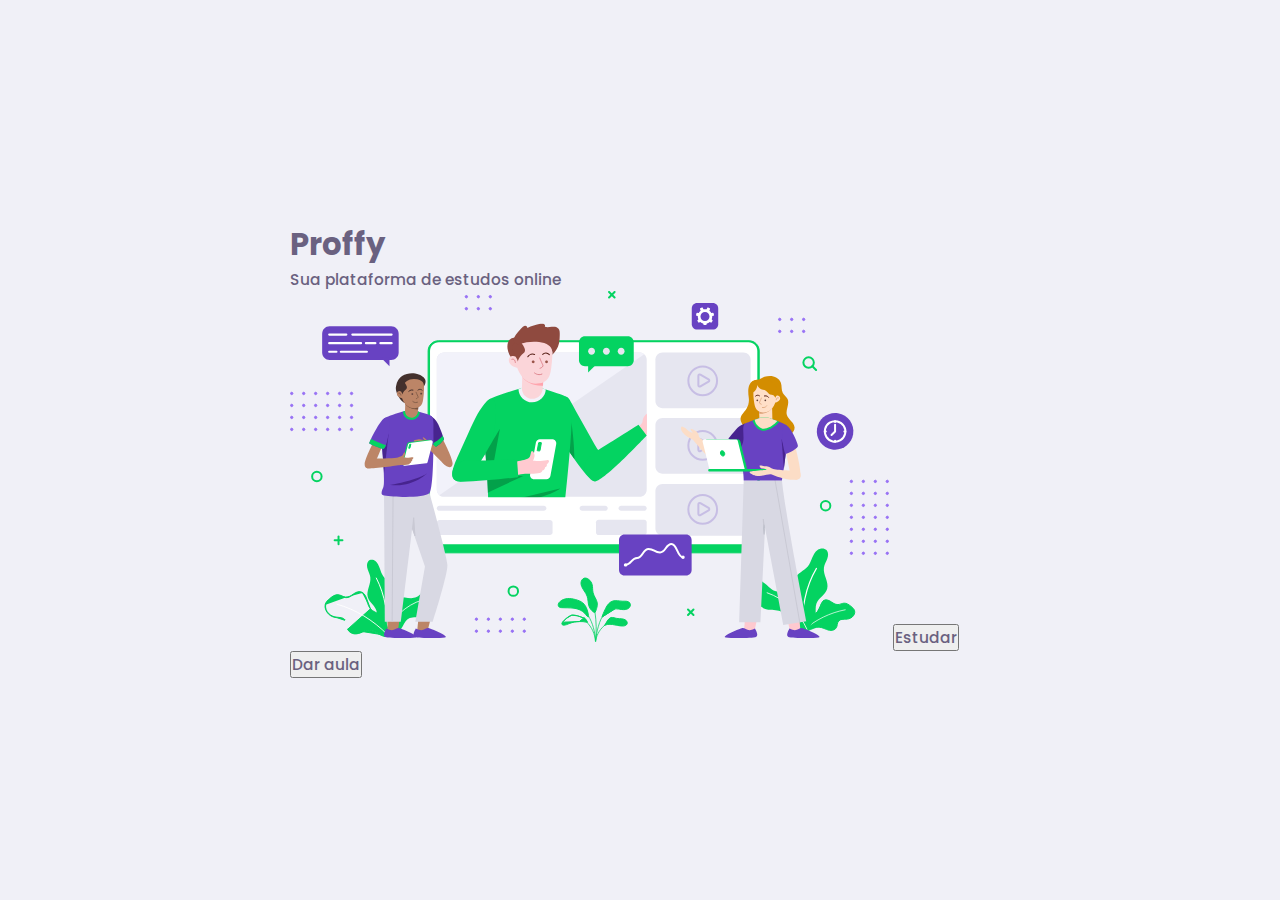
==== index.html @ b385a729 "finish:day-1" ====
<!DOCTYPE html>
<html lang="en">
  <head>
    <meta charset="UTF-8" />
    <meta http-equiv="X-UA-Compatible" content="IE=edge" />
    <meta name="viewport" content="width=device-width, initial-scale=1.0" />
    <title>Proffy | a sua plataforma de estudos online</title>

    <link rel="stylesheet" href="./style.css" />

    <link rel="preconnect" href="https://fonts.gstatic.com" />
    <link
      href="https://fonts.googleapis.com/css2?family=Archivo:wght@400;700&family=Poppins:wght@400;700&display=swap"
      rel="stylesheet"
    />
    <link rel="shortcut icon" href="./assets/img/favicon.png" />
  </head>
  <body id="landing-page">
    <div id="container">
      <h1>Proffy</h1>

      <p>Sua plataforma de estudos online</p>

      <img src="./assets/img/landing.svg" alt="Logo" />

      <button>Estudar</button>

      <button>Dar aula</button>
    </div>
  </body>
</html>
---- style.css ----
:root {
  --color-background: #f0f0f7;
  --color-primary-lighter: #9871f5;
  --color-primary-light: #916bea;
  --color-primary: #8257e5;
  --color-primary-dark: #774dd6;
  --color-primary-darker: #6842c2;
  --color-secondary: #04d361;
  --color-secondary-dark: #04bf58;
  --color-title-in-primary: #ffffff;
  --color-text-in-primary: #d4c2ff;
  --color-text-title: #32264d;
  --color-text-complement: #9c98a6;
  --color-text-base: #6a6180;
  --color-line-in-white: #e6e6f0;
  --color-input-background: #f8f8fc;
  --color-button-text: #ffffff;
  --color-box-base: #ffffff;
  --color-box-footer: #fafafc;
  --color-small-info: #c1bccc;

  /*
   - Tamanho da fonte padrão: 16px = 100% => 1rem.
   - O rem é relativo a fonte que foi setado no root da página.
   
   16px -> 100%
   9.6px -> 60%

   - Quando usarmos a unidade de medida em, sempre será relativo aa medida do elemento pai.
  
  */
  font-size: 60%;
  /* controle das medidas rem 
      Porque vamos aplicar o conceito de responsividade Mobile first.
  */
}

* {
  margin: 0;
  padding: 0;
  box-sizing: border-box;
}

html,
body {
  height: 100vh; /* Boa prática para ocupar toda a visão do documento */
}

body {
  background: var(--color-background);
  display: flex;
  align-items: center;
  justify-content: center;
}

body,
input,
button,
textarea {
  /* font-weight: 500;
  font-family: Poppins, 'sans-serif';
  font-size: 1.6rem; */
  font: 500 1.6rem Poppins;

  color: var(--color-text-base);
}

#container {
  width: 90vw;
  max-width: 700px;
}
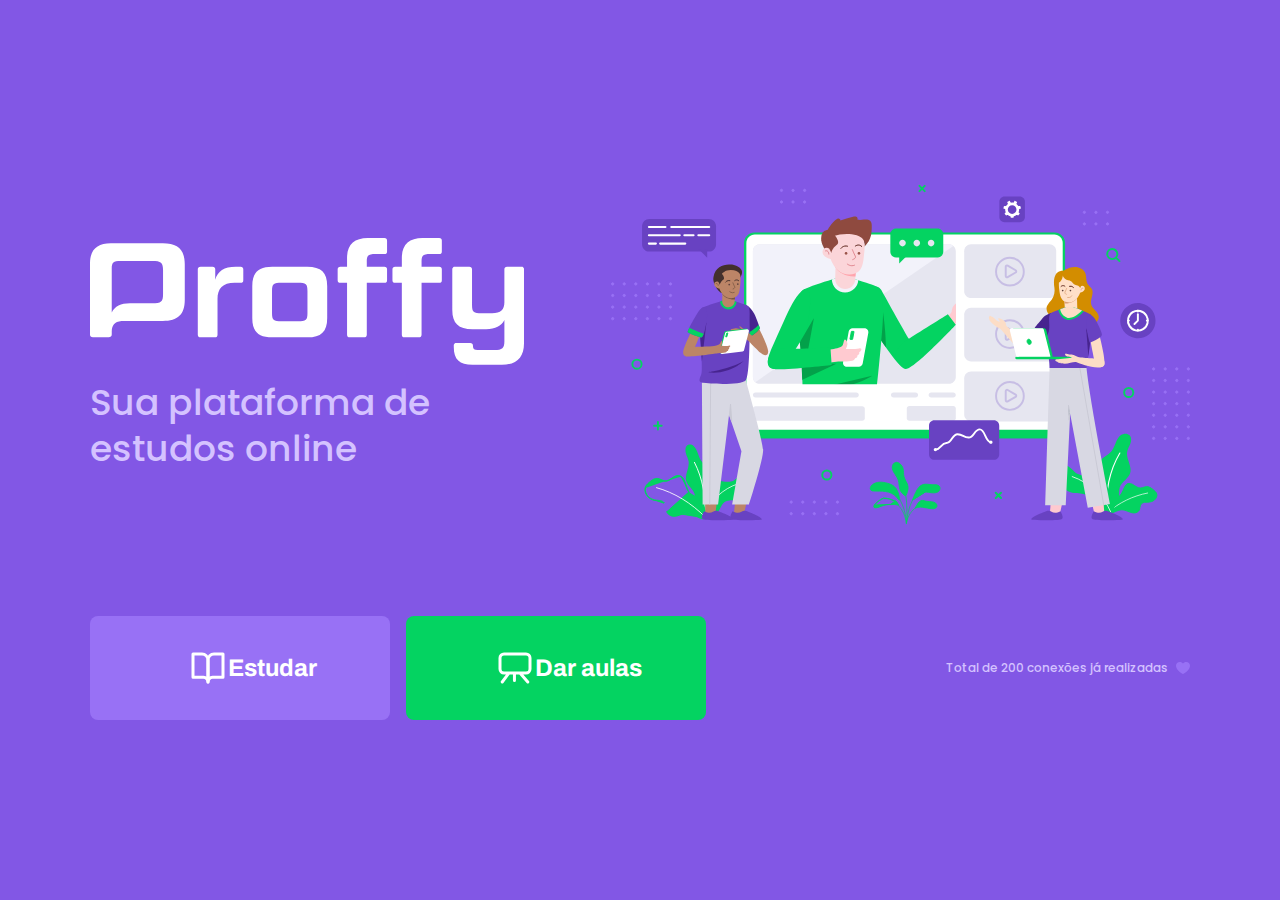
==== commit 6dd7db3f: "Finish:day-2" ====
--- a/index.html
+++ b/index.html
@@ -1,12 +1,15 @@
 <!DOCTYPE html>
-<html lang="en">
+<html lang="pt_br">
   <head>
     <meta charset="UTF-8" />
     <meta http-equiv="X-UA-Compatible" content="IE=edge" />
     <meta name="viewport" content="width=device-width, initial-scale=1.0" />
     <title>Proffy | a sua plataforma de estudos online</title>
 
-    <link rel="stylesheet" href="./style.css" />
+    <link rel="stylesheet" href="./styles/main.css" />
+
+    <link rel="stylesheet" href="./styles/partials/page-landing.css" />
+
 
     <link rel="preconnect" href="https://fonts.gstatic.com" />
     <link
@@ -15,17 +18,36 @@
     />
     <link rel="shortcut icon" href="./assets/img/favicon.png" />
   </head>
-  <body id="landing-page">
+  <body id="page-landing">
     <div id="container">
-      <h1>Proffy</h1>
 
-      <p>Sua plataforma de estudos online</p>
+      <div class="logo-container">
+       <img src="./assets/img/logo.svg" alt="Proffy">
+       <h2>Sua plataforma de estudos online</h2>
+      </div>      
 
-      <img src="./assets/img/landing.svg" alt="Logo" />
+      <img 
+        class="hero-image" 
+        src="./assets/img/landing.svg" 
+        alt="Plataforma de estudos" 
+      />
 
-      <button>Estudar</button>
+      <div class="buttons-container">
+        <a class="study" href="./study.html">
+          <img src="./assets/img/icons/study.svg" alt="Estudar" />
+          Estudar
+        </a>
+        <a class="give-classes" href="./give-classes.html">
+          <img src="./assets/img/icons/give-classes.svg" alt="Dar aulas" />
+          Dar aulas
+        </a>
+      </div> 
 
-      <button>Dar aula</button>
+      <div class="total-connections">
+        Total de 200 conexões já realizadas
+        <img src="./assets/img/icons/purple-heart.svg" alt="Coração roxo">
+      </div>
+
     </div>
   </body>
 </html>
--- a/styles/main.css
+++ b/styles/main.css
@@ -0,0 +1,77 @@
+:root {
+  --color-background: #f0f0f7;
+  --color-primary-lighter: #9871f5;
+  --color-primary-light: #916bea;
+  --color-primary: #8257e5;
+  --color-primary-dark: #774dd6;
+  --color-primary-darker: #6842c2;
+  --color-secondary: #04d361;
+  --color-secondary-dark: #04bf58;
+  --color-title-in-primary: #ffffff;
+  --color-text-in-primary: #d4c2ff;
+  --color-text-title: #32264d;
+  --color-text-complement: #9c98a6;
+  --color-text-base: #6a6180;
+  --color-line-in-white: #e6e6f0;
+  --color-input-background: #f8f8fc;
+  --color-button-text: #ffffff;
+  --color-box-base: #ffffff;
+  --color-box-footer: #fafafc;
+  --color-small-info: #c1bccc;
+
+  /*
+   - Tamanho da fonte padrão: 16px = 100% => 1rem.
+   - O rem é relativo a fonte que foi setado no root da página.
+   
+   16px -> 100%
+   9.6px -> 60%
+
+   - Quando usarmos a unidade de medida em, sempre será relativo aa medida do elemento pai.
+  
+  */
+  font-size: 60%;
+  /* controle das medidas rem 
+      Porque vamos aplicar o conceito de responsividade Mobile first.
+  */
+}
+
+* {
+  margin: 0;
+  padding: 0;
+  box-sizing: border-box;
+}
+
+html,
+body {
+  height: 100vh; /* Boa prática para ocupar toda a visão do documento */
+}
+
+body {
+  background: var(--color-background);
+  display: flex;
+  align-items: center;
+  justify-content: center;
+}
+
+body,
+input,
+button,
+textarea {
+  /* font-weight: 500;
+  font-family: Poppins, 'sans-serif';
+  font-size: 1.6rem; */
+  font: 500 1.6rem Poppins;
+
+  color: var(--color-text-base);
+}
+
+#container {
+  width: 90vw;
+  max-width: 700px;
+}
+
+@media (min-width: 700px) {
+  :root {
+    font-size: 62.5%;
+  }
+}
--- a/styles/partials/page-landing.css
+++ b/styles/partials/page-landing.css
@@ -0,0 +1,144 @@
+#page-landing {
+    background: var(--color-primary);
+  }
+  
+  #page-landing #container {
+    color: var(--color-text-in-primary);
+  }
+  
+  /* ----Logo---------- */
+  .logo-container img {
+    height: 10rem;
+  }
+  
+  .logo-container {
+    text-align: center;
+    margin-bottom: 3.2rem;
+  }
+  
+  .logo-container h2 {
+    font-weight: 500;
+    font-size: 3.6rem;
+    line-height: 4.6rem;
+  
+    margin-top: 0.8rem;
+  }
+  
+  /* ----img main---------- */
+  .hero-image {
+    width: 100%;
+  }
+  
+  /* ----Buttons---------- */
+  .buttons-container {
+    display: flex;
+    justify-content: center;
+    margin: 3.2rem 0;
+  }
+  
+  .buttons-container a {
+    width: 30rem;
+    height: 10.4rem;
+  
+    margin-right: 1.6rem;
+    border-radius: 0.8rem;
+  
+    font: 700 2.4rem Archivo;
+  
+    display: flex;
+    align-items: center;
+    justify-content: center;
+  
+    text-decoration: none;
+    color: var(--color-button-text);
+  
+    transition: background 0.2s;
+    /* Para o hover dos buttons serem mais suaves */
+  }
+  
+  .buttons-container a img {
+    width: 4rem;
+    margin-left: 2.4rem;
+  }
+  
+  .buttons-container a.study {
+    background: var(--color-primary-lighter);
+  }
+  
+  .buttons-container a.study:hover {
+    background: var(--color-primary-light);
+  }
+  
+  .buttons-container a.give-classes {
+    background: var(--color-secondary);
+    margin-right: 0;
+  }
+  
+  .buttons-container a.give-classes:hover {
+    background: var(--color-secondary-dark);
+  }
+  
+  /* ----Connections---------- */
+  .total-connections {
+    font-size: 1.8rem;
+  
+    display: flex;
+    align-items: center;
+    justify-content: center;
+  }
+  
+  .total-connections img {
+    margin-left: 0.8rem;
+  }
+  
+  /* ----Responsive---------- */
+  
+  @media (max-width: 699px) {
+    :root {
+      font-size: 40%;
+      /*Modificar as medidas rem*/
+    }
+  }
+  
+  @media (min-width: 1100px) {
+    #page-landing #container {
+      max-width: 1100px;
+      display: grid;
+      grid-template-columns: 2fr 1fr 2fr;
+      grid-template-rows: 350px 1fr;
+      grid-template-areas:
+        "proffy image image"
+        "button button texting";
+      column-gap: 87px;
+      row-gap: 86px;
+    }
+  
+    .logo-container {
+      grid-area: proffy;
+      text-align: initial;
+      align-self: center;
+      margin: 0;
+    }
+  
+    .logo-container img {
+      height: 127px;
+    }
+  
+    .hero-image {
+      grid-area: image;
+      height: 350px;
+    }
+  
+    .buttons-container {
+      grid-area: button;
+      justify-content: initial;
+      margin: 0;
+    }
+    
+    .total-connections {
+      grid-area: texting;
+      justify-self: end;
+      font-size: 1.2rem;
+    }
+  }
+  